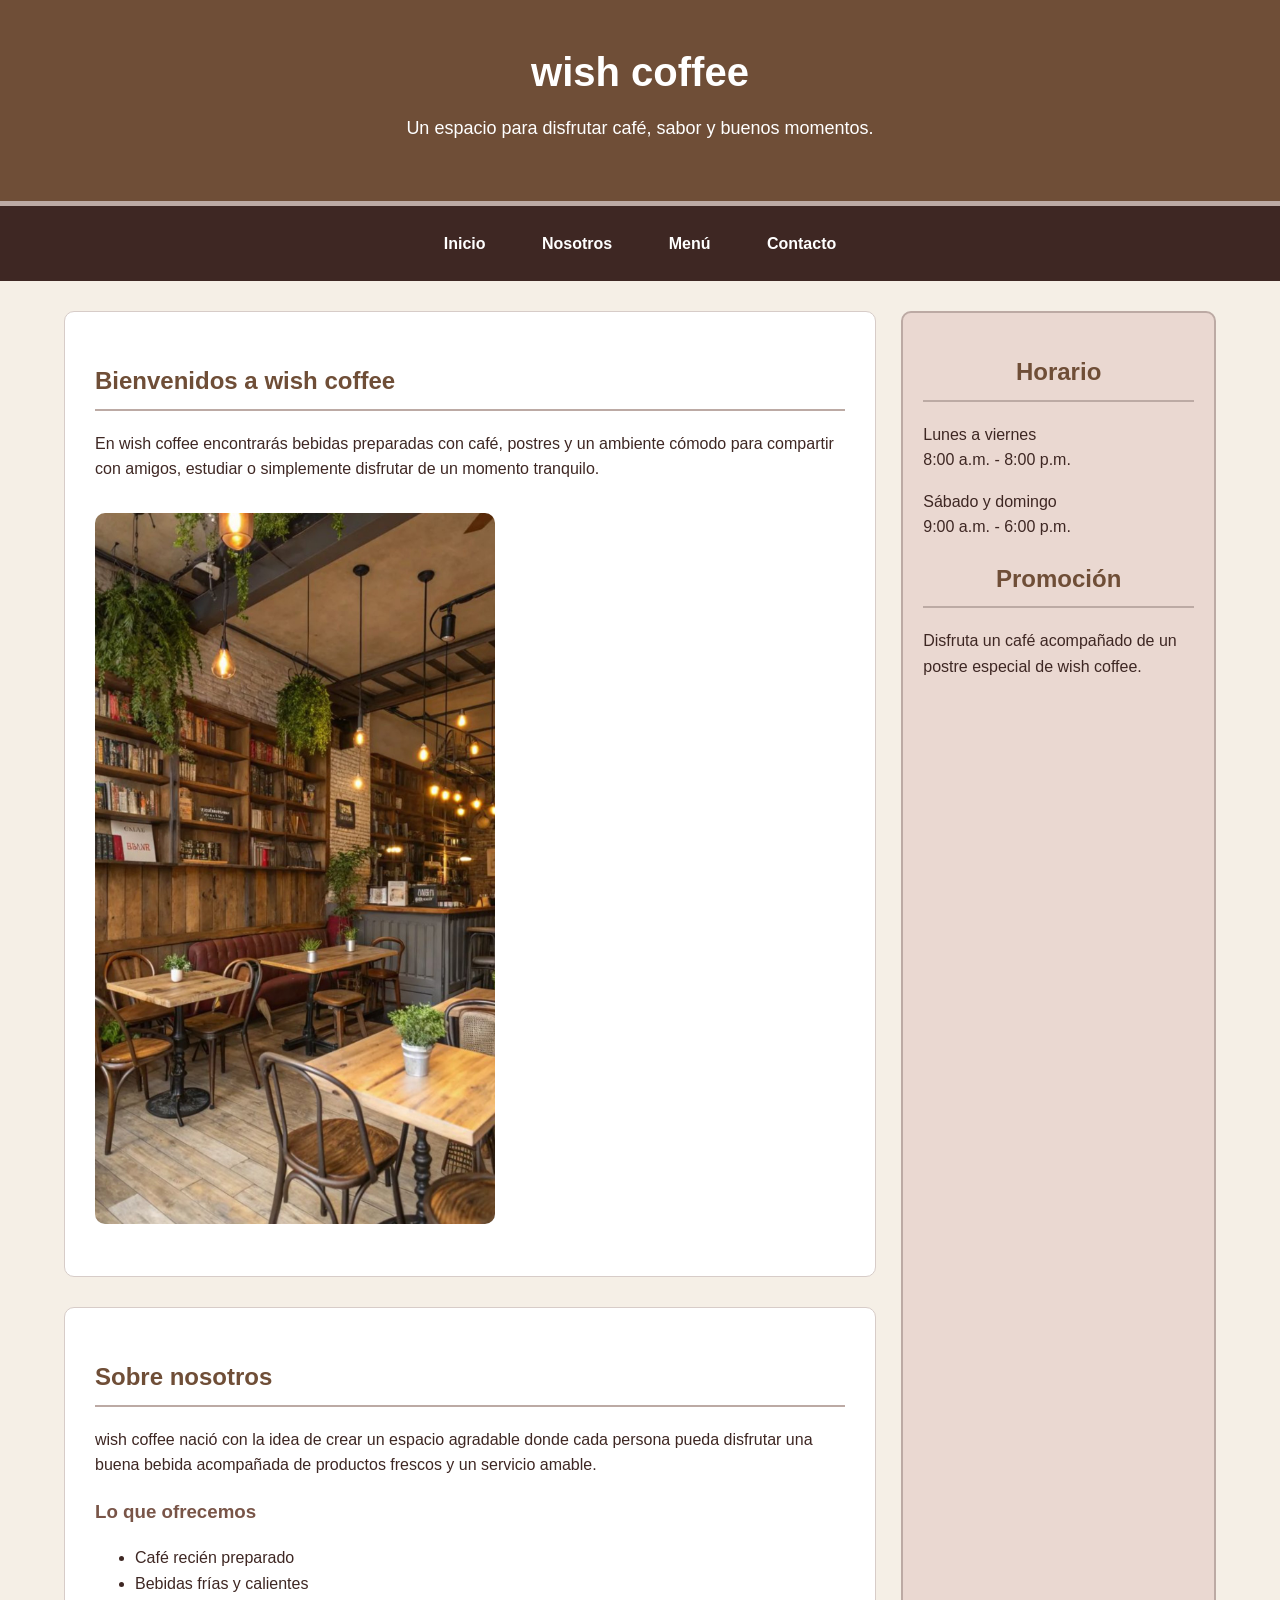
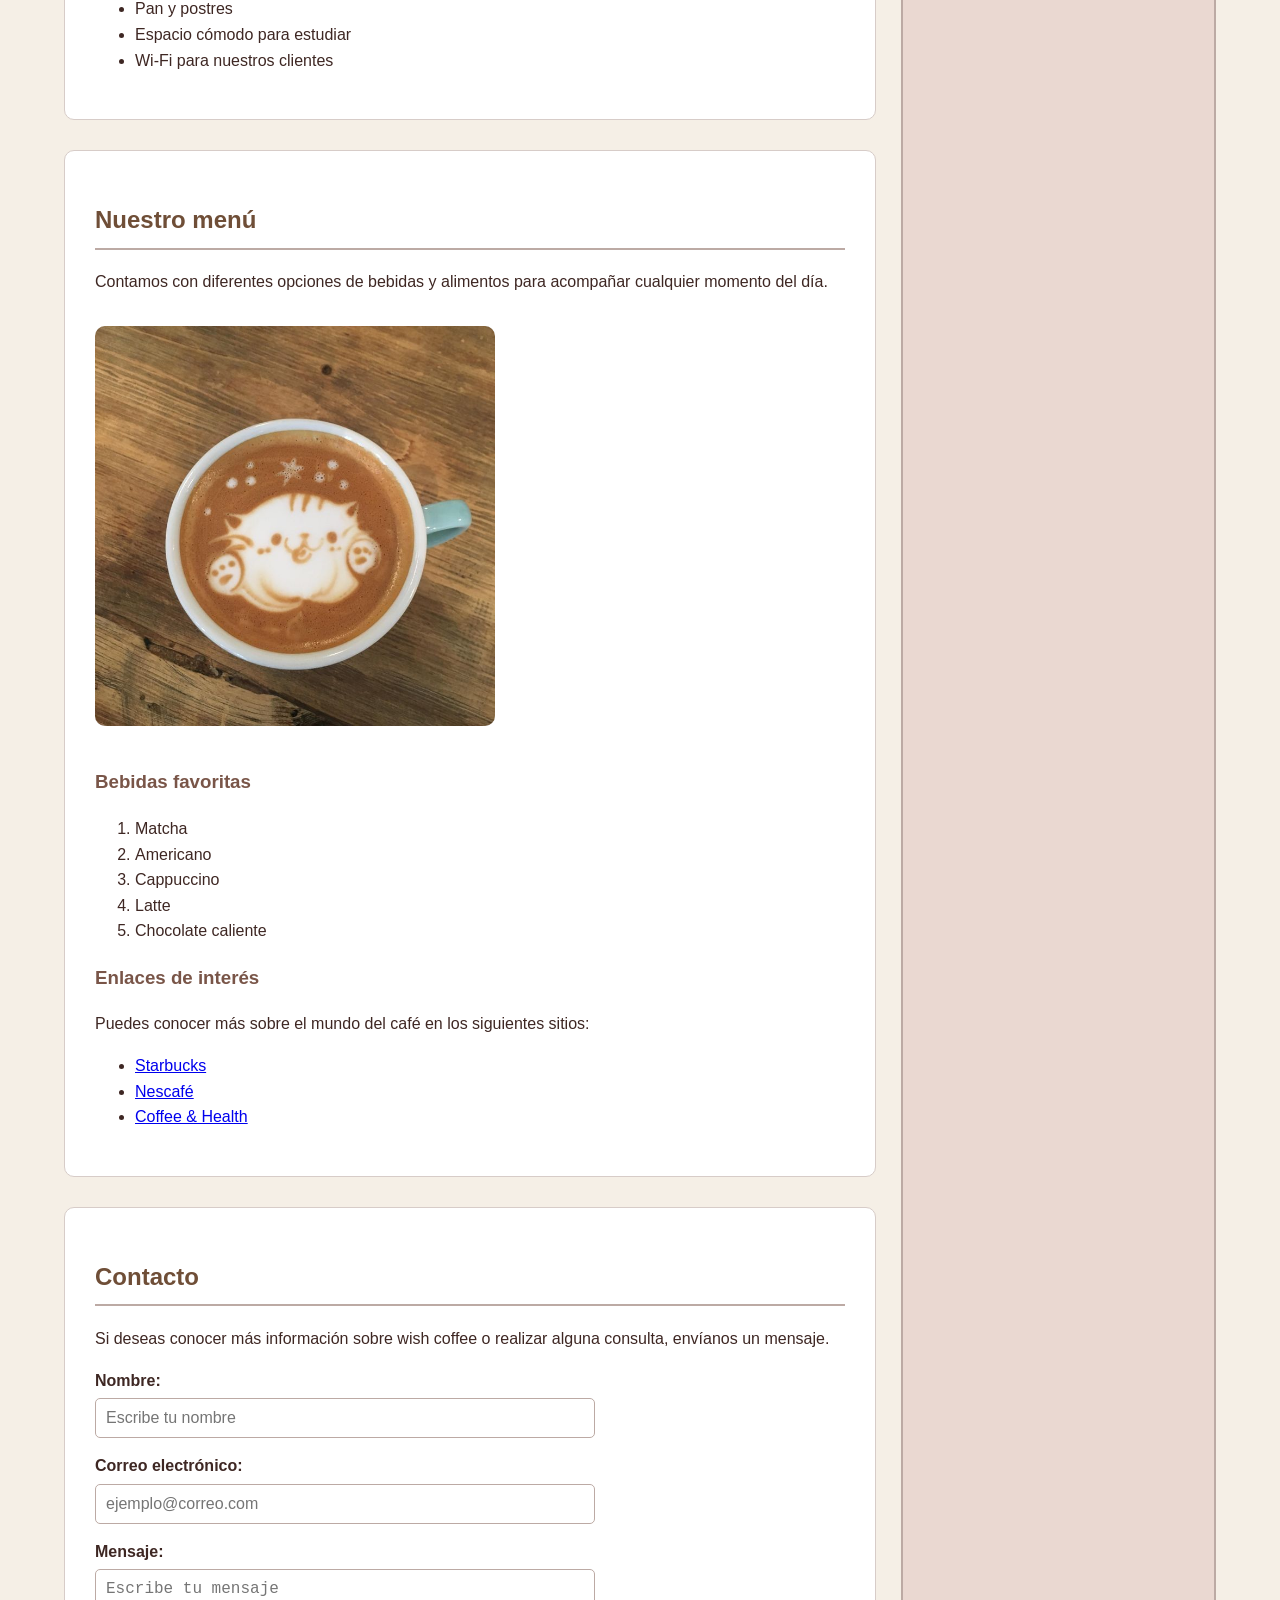
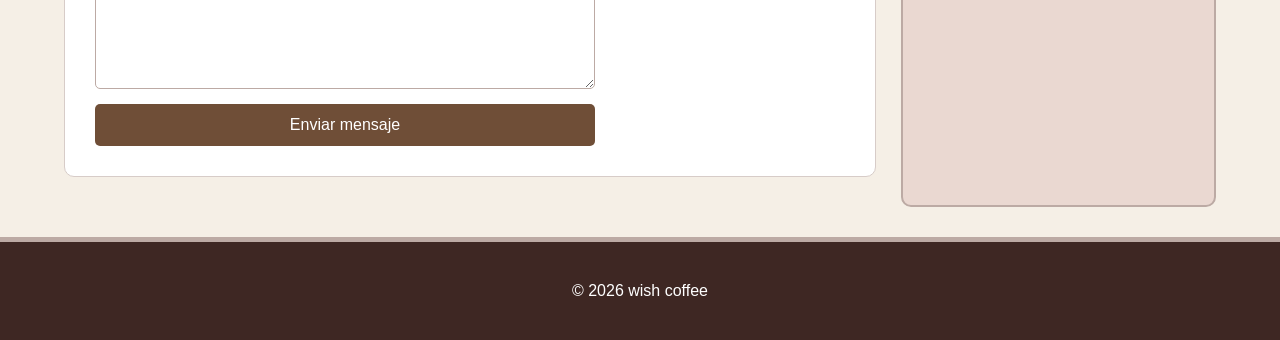
==== layout.html @ 427c8d6e "Agrega estilos CSS y barra lateral Se vincula layout.css, se agregan estilos, hover, favicon y organ" ====
<!DOCTYPE html>
<html lang="es">

<head>
    <meta charset="UTF-8">
    <meta name="viewport" content="width=device-width, initial-scale=1.0">

    <title>wish coffee</title>

    <!-- Favicon de la página -->
    <link rel="icon" href="img/favicon.png" type="image/png">

    <!-- Hoja de estilos externa -->
    <link rel="stylesheet" href="layout.css">
</head>

<body>

    <!-- ================= ENCABEZADO ================= -->
    <header>

        <h1>wish coffee</h1>

        <p>
            Un espacio para disfrutar café,
            sabor y buenos momentos.
        </p>

    </header>


    <!-- ================= MENÚ DE NAVEGACIÓN ================= -->
    <nav>

        <a href="#inicio">Inicio</a>
        <a href="#nosotros">Nosotros</a>
        <a href="#menu">Menú</a>
        <a href="#contacto">Contacto</a>

    </nav>


    <!-- ================= CONTENEDOR PRINCIPAL ================= -->
    <div class="contenedor">


        <!-- ================= CONTENIDO PRINCIPAL ================= -->
        <main>


            <!-- Sección de inicio -->
            <section id="inicio">

                <h2>Bienvenidos a wish coffee</h2>

                <p>
                    En wish coffee encontrarás bebidas preparadas con café,
                    postres y un ambiente cómodo para compartir con amigos,
                    estudiar o simplemente disfrutar de un momento tranquilo.
                </p>

                <img
                    src="img/cafeteria.jpg"
                    alt="Interior de wish coffee">

            </section>


            <!-- Sección sobre nosotros -->
            <section id="nosotros">

                <h2>Sobre nosotros</h2>

                <p>
                    wish coffee nació con la idea de crear un espacio
                    agradable donde cada persona pueda disfrutar una buena
                    bebida acompañada de productos frescos y un servicio amable.
                </p>

                <h3>Lo que ofrecemos</h3>

                <ul>
                    <li>Café recién preparado</li>
                    <li>Bebidas frías y calientes</li>
                    <li>Pan y postres</li>
                    <li>Espacio cómodo para estudiar</li>
                    <li>Wi-Fi para nuestros clientes</li>
                </ul>

            </section>


            <!-- Sección de menú -->
            <section id="menu">

                <h2>Nuestro menú</h2>

                <p>
                    Contamos con diferentes opciones de bebidas y alimentos
                    para acompañar cualquier momento del día.
                </p>

                <img
                    src="img/cafe.jpg"
                    alt="Taza de café de wish coffee">

                <h3>Bebidas favoritas</h3>

                <ol>
                    <li>Matcha</li>
                    <li>Americano</li>
                    <li>Cappuccino</li>
                    <li>Latte</li>
                    <li>Chocolate caliente</li>
                </ol>

                <h3>Enlaces de interés</h3>

                <p>
                    Puedes conocer más sobre el mundo del café
                    en los siguientes sitios:
                </p>

                <ul>

                    <li>
                        <a href="https://www.starbucks.com/" target="_blank">
                            Starbucks
                        </a>
                    </li>

                    <li>
                        <a href="https://www.nescafe.com/" target="_blank">
                            Nescafé
                        </a>
                    </li>

                    <li>
                        <a href="https://www.coffeeandhealth.org/" target="_blank">
                            Coffee & Health
                        </a>
                    </li>

                </ul>

            </section>


            <!-- ================= CONTACTO ================= -->
            <section id="contacto">

                <h2>Contacto</h2>

                <p>
                    Si deseas conocer más información sobre wish coffee
                    o realizar alguna consulta, envíanos un mensaje.
                </p>

                <form>

                    <label for="nombre">Nombre:</label>

                    <input
                        type="text"
                        id="nombre"
                        name="nombre"
                        placeholder="Escribe tu nombre"
                        required>


                    <label for="correo">Correo electrónico:</label>

                    <input
                        type="email"
                        id="correo"
                        name="correo"
                        placeholder="ejemplo@correo.com"
                        required>


                    <label for="mensaje">Mensaje:</label>

                    <textarea
                        id="mensaje"
                        name="mensaje"
                        placeholder="Escribe tu mensaje"
                        required></textarea>


                    <button type="submit">
                        Enviar mensaje
                    </button>

                </form>

            </section>

        </main>


        <!-- ================= BARRA LATERAL ================= -->
        <aside>

            <h2>Horario</h2>

            <p>
                Lunes a viernes<br>
                8:00 a.m. - 8:00 p.m.
            </p>

            <p>
                Sábado y domingo<br>
                9:00 a.m. - 6:00 p.m.
            </p>

            <h2>Promoción</h2>

            <p>
                Disfruta un café acompañado de un postre
                especial de wish coffee.
            </p>

        </aside>

    </div>


    <!-- ================= PIE DE PÁGINA ================= -->
    <footer>

        <p>
            &copy; 2026 wish coffee
        </p>

    </footer>

</body>

</html>
---- layout.css ----
/* =========================================
   ESTILOS GENERALES
   ========================================= */

* {
    box-sizing: border-box;
}

body {
    font-family: Arial, Helvetica, sans-serif;
    margin: 0;
    background-color: #f5efe6;
    color: #3e2723;
    line-height: 1.6;
}


/* =========================================
   ENCABEZADO
   ========================================= */

header {
    background-color: #6f4e37;
    color: white;
    text-align: center;
    padding: 40px 20px;
    border-bottom: 5px solid #bcaaa4;
}

header h1 {
    font-size: 40px;
    margin: 0;
}

header p {
    font-size: 18px;
    margin-top: 10px;
}


/* =========================================
   MENÚ DE NAVEGACIÓN
   ========================================= */

nav {
    background-color: #3e2723;
    text-align: center;
    padding: 15px;
}

nav a {
    display: inline-block;
    color: white;
    text-decoration: none;
    margin: 0 10px;
    padding: 10px 16px;
    font-weight: bold;
    border-radius: 6px;
}

/* Efecto visual al pasar el cursor */
nav a:hover {
    background-color: #d7ccc8;
    color: #3e2723;
}


/* =========================================
   CONTENEDOR PRINCIPAL
   ========================================= */

.contenedor {
    display: flex;
    width: 90%;
    max-width: 1200px;
    margin: 30px auto;
    gap: 25px;
}


/* =========================================
   CONTENIDO PRINCIPAL
   ========================================= */

main {
    flex: 3;
}

section {
    background-color: white;
    margin-bottom: 30px;
    padding: 30px;
    border: 1px solid #d7ccc8;
    border-radius: 10px;
}

h2 {
    color: #6f4e37;
    border-bottom: 2px solid #bcaaa4;
    padding-bottom: 8px;
}

h3 {
    color: #795548;
}

img {
    width: 400px;
    max-width: 100%;
    height: auto;
    border-radius: 10px;
    margin-top: 15px;
    margin-bottom: 15px;
}


/* =========================================
   FORMULARIO DE CONTACTO
   ========================================= */

form {
    display: flex;
    flex-direction: column;
    max-width: 500px;
}

label {
    margin-bottom: 5px;
    font-weight: bold;
}

input,
textarea {
    margin-bottom: 15px;
    padding: 10px;
    font-size: 16px;
    border: 1px solid #bcaaa4;
    border-radius: 5px;
}

textarea {
    min-height: 120px;
}

button {
    background-color: #6f4e37;
    color: white;
    border: none;
    padding: 12px;
    font-size: 16px;
    cursor: pointer;
    border-radius: 5px;
}

button:hover {
    background-color: #4e342e;
}


/* =========================================
   BARRA LATERAL
   ========================================= */

aside {
    flex: 1;
    background-color: #ead8d1;
    padding: 20px;
    border: 2px solid #bcaaa4;
    border-radius: 10px;
}

aside h2 {
    text-align: center;
}


/* =========================================
   PIE DE PÁGINA
   ========================================= */

footer {
    background-color: #3e2723;
    color: white;
    text-align: center;
    padding: 20px;
    margin-top: 30px;
    border-top: 5px solid #bcaaa4;
}


/* =========================================
   DISEÑO PARA PANTALLAS PEQUEÑAS
   ========================================= */

@media (max-width: 768px) {

    .contenedor {
        flex-direction: column;
    }

    nav a {
        display: block;
        margin: 5px 0;
    }
}
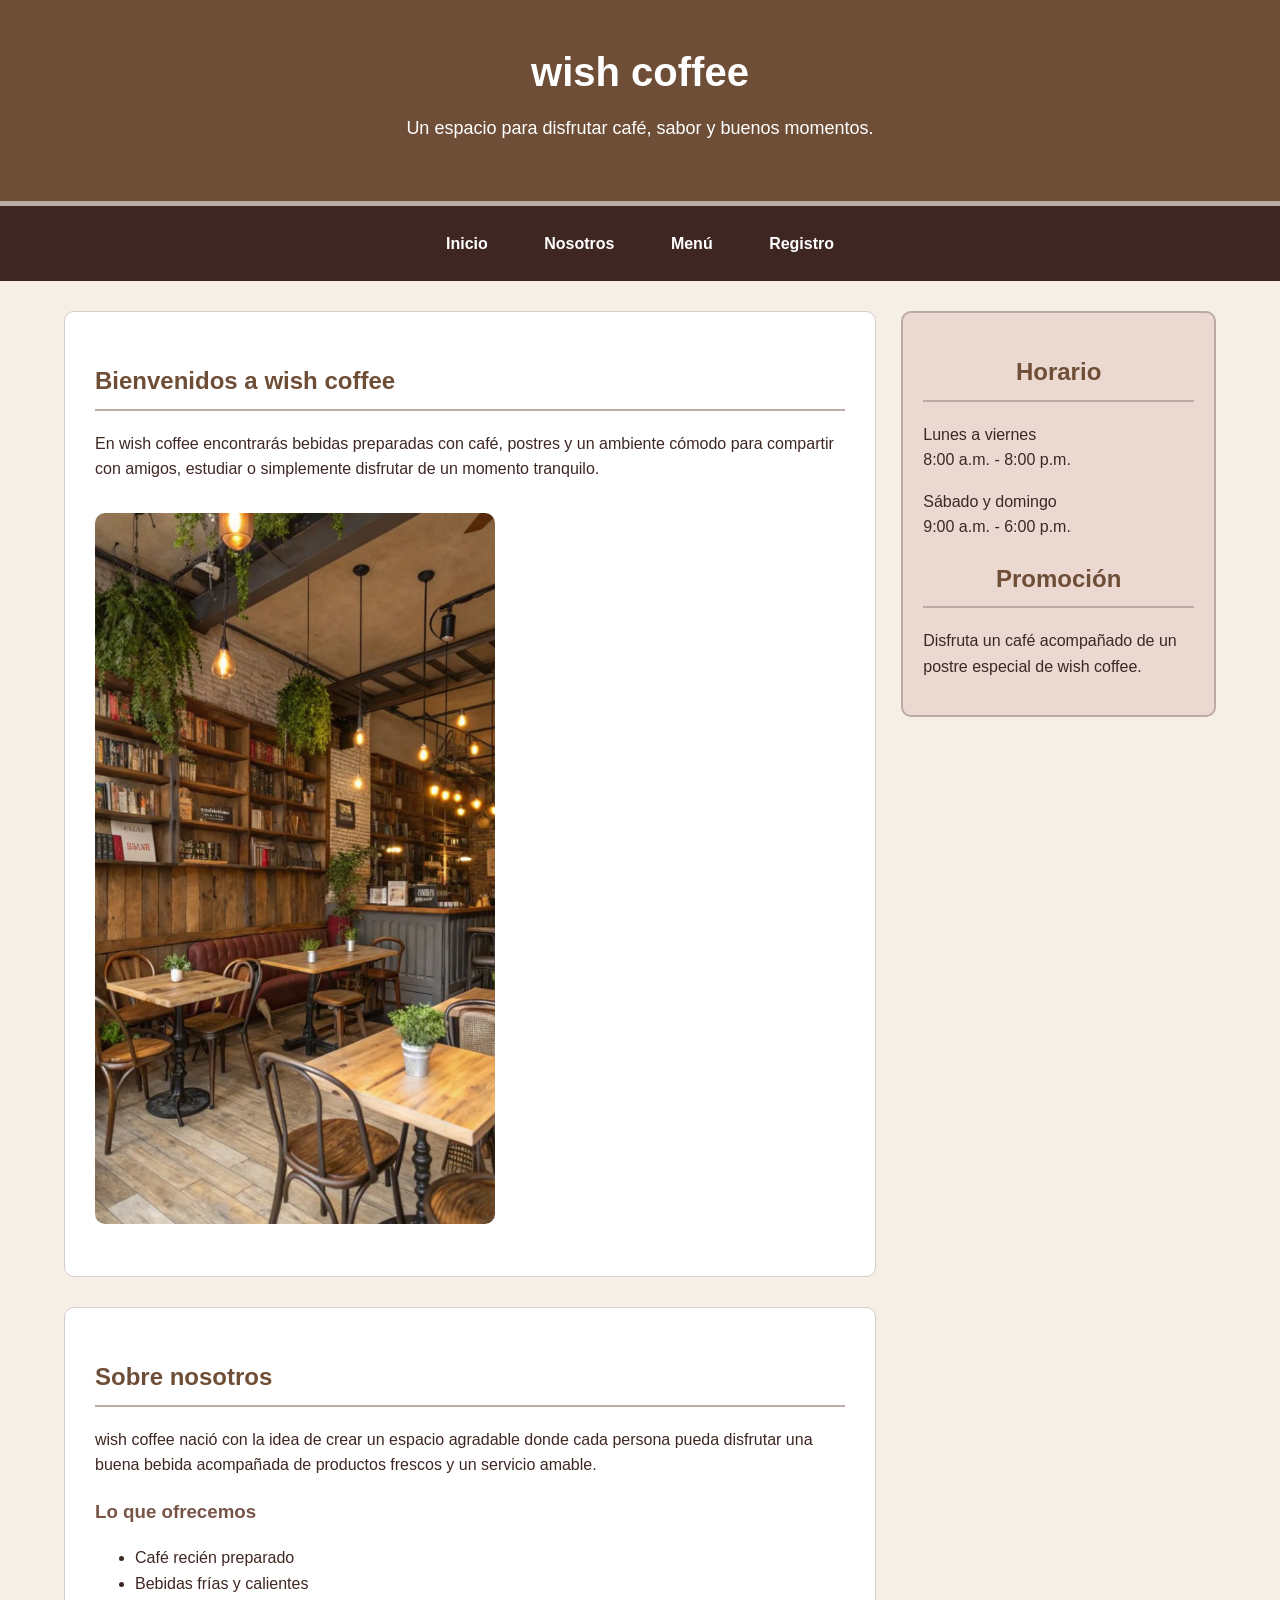
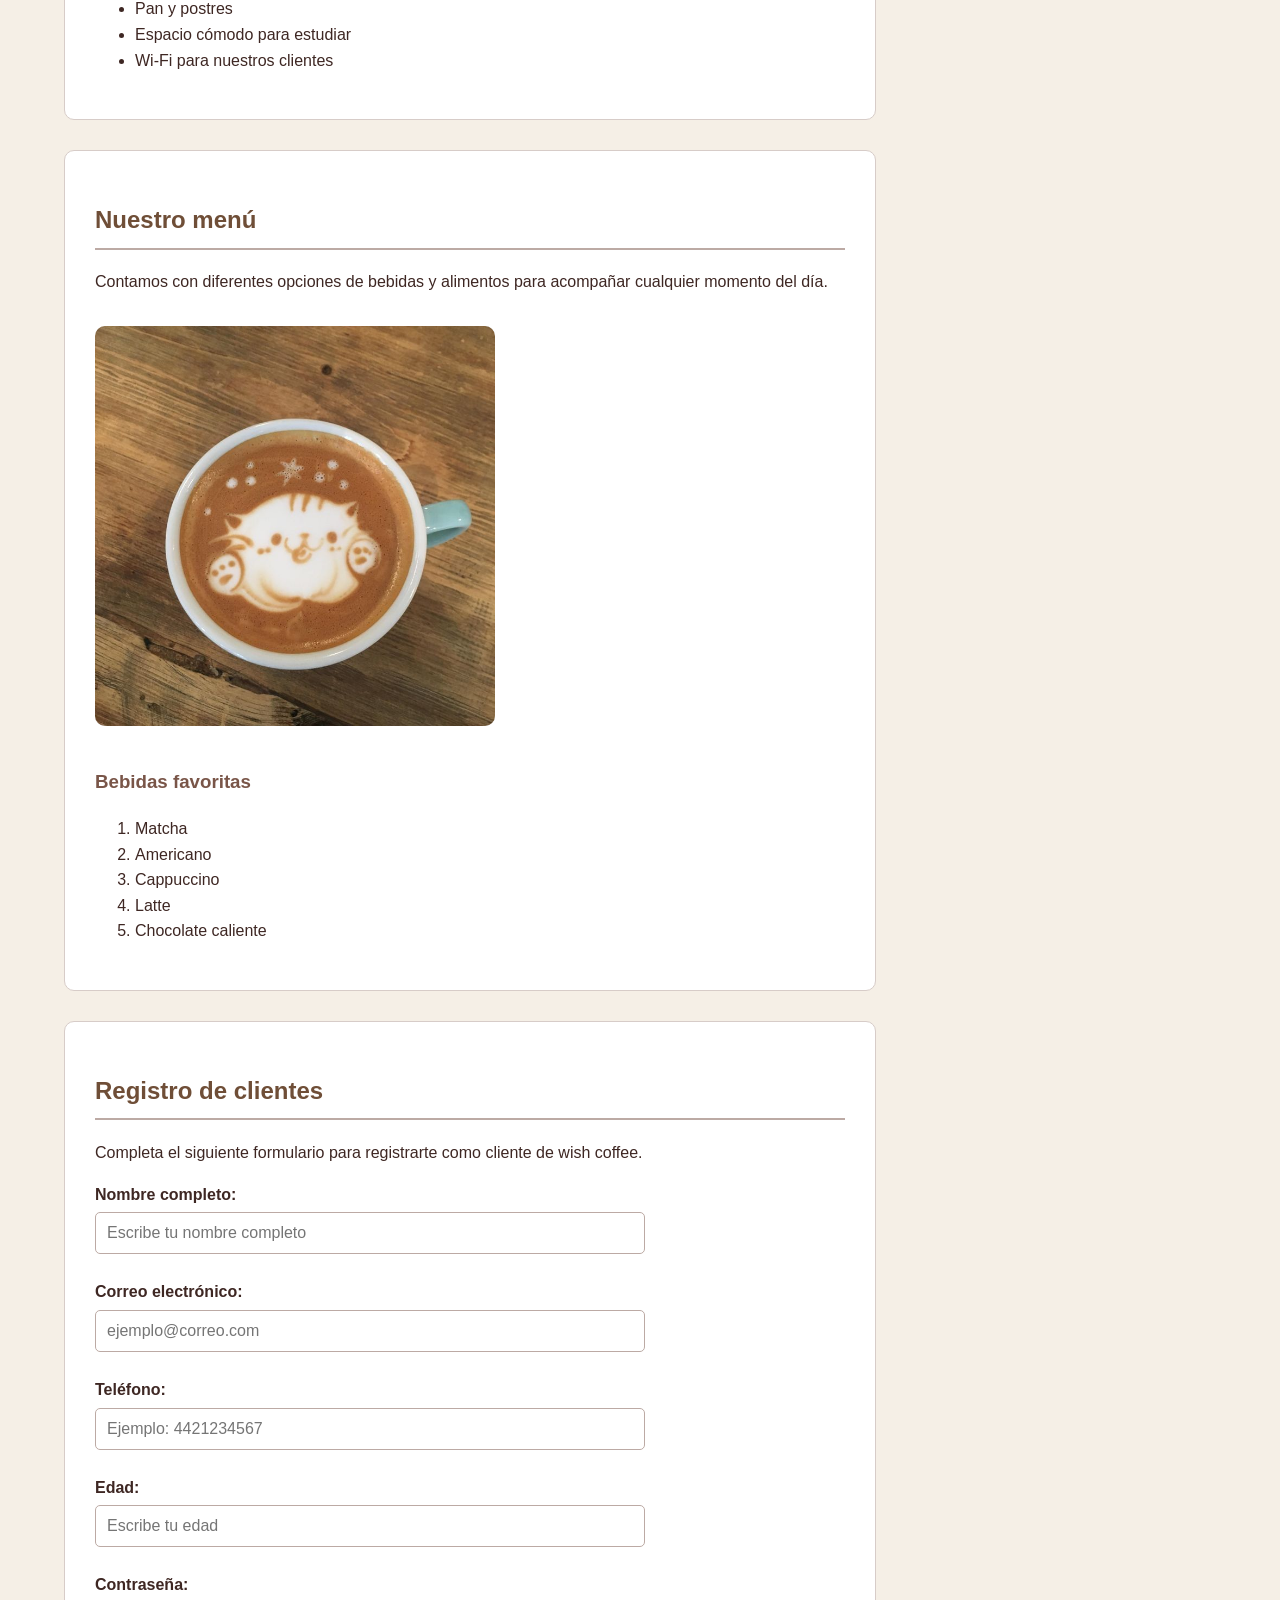
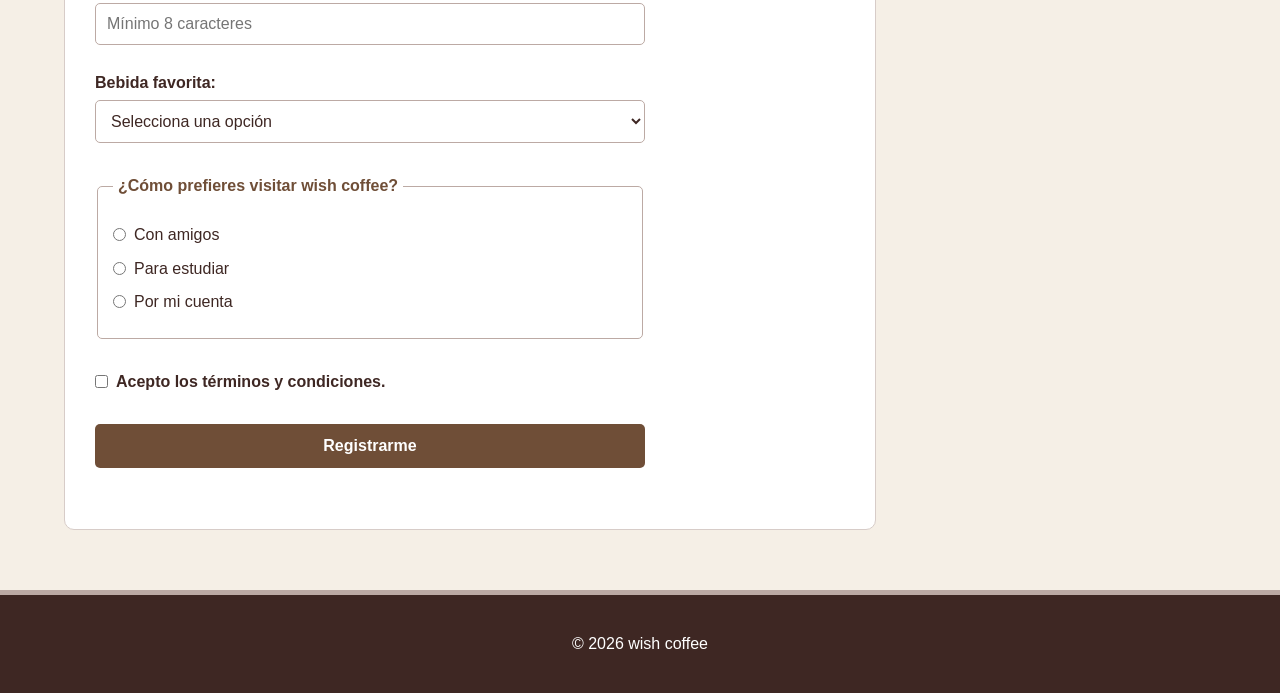
==== commit dc4a577a: "Actividad 6 - Formulario interactivo Se agregó formulario con validaciones mediante JavaScript." ====
--- a/layout.html
+++ b/layout.html
@@ -35,7 +35,7 @@
         <a href="#inicio">Inicio</a>
         <a href="#nosotros">Nosotros</a>
         <a href="#menu">Menú</a>
-        <a href="#contacto">Contacto</a>
+        <a href="#registro">Registro</a>
 
     </nav>
 
@@ -48,7 +48,7 @@
         <main>
 
 
-            <!-- Sección de inicio -->
+            <!-- ================= INICIO ================= -->
             <section id="inicio">
 
                 <h2>Bienvenidos a wish coffee</h2>
@@ -66,7 +66,7 @@
             </section>
 
 
-            <!-- Sección sobre nosotros -->
+            <!-- ================= NOSOTROS ================= -->
             <section id="nosotros">
 
                 <h2>Sobre nosotros</h2>
@@ -90,7 +90,7 @@
             </section>
 
 
-            <!-- Sección de menú -->
+            <!-- ================= MENÚ ================= -->
             <section id="menu">
 
                 <h2>Nuestro menú</h2>
@@ -114,82 +114,231 @@
                     <li>Chocolate caliente</li>
                 </ol>
 
-                <h3>Enlaces de interés</h3>
+            </section>
+
+
+            <!-- ================= FORMULARIO DE REGISTRO ================= -->
+            <section id="registro">
+
+                <h2>Registro de clientes</h2>
 
                 <p>
-                    Puedes conocer más sobre el mundo del café
-                    en los siguientes sitios:
+                    Completa el siguiente formulario para registrarte
+                    como cliente de wish coffee.
                 </p>
 
-                <ul>
-
-                    <li>
-                        <a href="https://www.starbucks.com/" target="_blank">
-                            Starbucks
-                        </a>
-                    </li>
-
-                    <li>
-                        <a href="https://www.nescafe.com/" target="_blank">
-                            Nescafé
-                        </a>
-                    </li>
-
-                    <li>
-                        <a href="https://www.coffeeandhealth.org/" target="_blank">
-                            Coffee & Health
-                        </a>
-                    </li>
-
-                </ul>
-
-            </section>
-
-
-            <!-- ================= CONTACTO ================= -->
-            <section id="contacto">
-
-                <h2>Contacto</h2>
-
-                <p>
-                    Si deseas conocer más información sobre wish coffee
-                    o realizar alguna consulta, envíanos un mensaje.
-                </p>
-
-                <form>
-
-                    <label for="nombre">Nombre:</label>
+
+                <!-- novalidate permite mostrar nuestras validaciones
+                     personalizadas mediante JavaScript -->
+                <form id="formulario" novalidate>
+
+
+                    <!-- ================= NOMBRE ================= -->
+                    <label for="nombre">
+                        Nombre completo:
+                    </label>
 
                     <input
                         type="text"
                         id="nombre"
                         name="nombre"
-                        placeholder="Escribe tu nombre"
-                        required>
-
-
-                    <label for="correo">Correo electrónico:</label>
+                        placeholder="Escribe tu nombre completo">
+
+                    <small
+                        class="error"
+                        id="errorNombre">
+                    </small>
+
+
+                    <!-- ================= CORREO ================= -->
+                    <label for="correo">
+                        Correo electrónico:
+                    </label>
 
                     <input
                         type="email"
                         id="correo"
                         name="correo"
-                        placeholder="ejemplo@correo.com"
-                        required>
-
-
-                    <label for="mensaje">Mensaje:</label>
-
-                    <textarea
-                        id="mensaje"
-                        name="mensaje"
-                        placeholder="Escribe tu mensaje"
-                        required></textarea>
-
-
+                        placeholder="ejemplo@correo.com">
+
+                    <small
+                        class="error"
+                        id="errorCorreo">
+                    </small>
+
+
+                    <!-- ================= TELÉFONO ================= -->
+                    <label for="telefono">
+                        Teléfono:
+                    </label>
+
+                    <input
+                        type="tel"
+                        id="telefono"
+                        name="telefono"
+                        inputmode="numeric"
+                        maxlength="10"
+                        placeholder="Ejemplo: 4421234567">
+
+                    <small
+                        class="error"
+                        id="errorTelefono">
+                    </small>
+
+
+                    <!-- ================= EDAD ================= -->
+                    <label for="edad">
+                        Edad:
+                    </label>
+
+                    <input
+                        type="number"
+                        id="edad"
+                        name="edad"
+                        min="1"
+                        max="120"
+                        placeholder="Escribe tu edad">
+
+                    <small
+                        class="error"
+                        id="errorEdad">
+                    </small>
+
+
+                    <!-- ================= CONTRASEÑA ================= -->
+                    <label for="contrasena">
+                        Contraseña:
+                    </label>
+
+                    <input
+                        type="password"
+                        id="contrasena"
+                        name="contrasena"
+                        placeholder="Mínimo 8 caracteres">
+
+                    <small
+                        class="error"
+                        id="errorContrasena">
+                    </small>
+
+
+                    <!-- ================= BEBIDA FAVORITA ================= -->
+                    <label for="bebida">
+                        Bebida favorita:
+                    </label>
+
+                    <select
+                        id="bebida"
+                        name="bebida">
+
+                        <option value="">
+                            Selecciona una opción
+                        </option>
+
+                        <option value="matcha">
+                            Matcha
+                        </option>
+
+                        <option value="americano">
+                            Americano
+                        </option>
+
+                        <option value="cappuccino">
+                            Cappuccino
+                        </option>
+
+                        <option value="latte">
+                            Latte
+                        </option>
+
+                        <option value="chocolate">
+                            Chocolate caliente
+                        </option>
+
+                    </select>
+
+                    <small
+                        class="error"
+                        id="errorBebida">
+                    </small>
+
+
+                    <!-- ================= BOTONES RADIO ================= -->
+                    <fieldset id="grupoVisita">
+
+                        <legend>
+                            ¿Cómo prefieres visitar wish coffee?
+                        </legend>
+
+                        <label class="opcion">
+
+                            <input
+                                type="radio"
+                                name="visita"
+                                value="amigos">
+
+                            Con amigos
+
+                        </label>
+
+                        <label class="opcion">
+
+                            <input
+                                type="radio"
+                                name="visita"
+                                value="estudiar">
+
+                            Para estudiar
+
+                        </label>
+
+                        <label class="opcion">
+
+                            <input
+                                type="radio"
+                                name="visita"
+                                value="solo">
+
+                            Por mi cuenta
+
+                        </label>
+
+                    </fieldset>
+
+                    <small
+                        class="error"
+                        id="errorVisita">
+                    </small>
+
+
+                    <!-- ================= CHECKBOX ================= -->
+                    <label class="checkbox">
+
+                        <input
+                            type="checkbox"
+                            id="terminos"
+                            name="terminos">
+
+                        <span>
+                            Acepto los términos y condiciones.
+                        </span>
+
+                    </label>
+
+                    <small
+                        class="error"
+                        id="errorTerminos">
+                    </small>
+
+
+                    <!-- ================= BOTÓN ================= -->
                     <button type="submit">
-                        Enviar mensaje
+                        Registrarme
                     </button>
+
+
+                    <!-- Mensaje mostrado cuando todos los datos son válidos -->
+                    <p id="mensajeExito"></p>
 
                 </form>
 
@@ -213,6 +362,7 @@
                 9:00 a.m. - 6:00 p.m.
             </p>
 
+
             <h2>Promoción</h2>
 
             <p>
@@ -234,6 +384,11 @@
 
     </footer>
 
+
+    <!-- ================= JAVASCRIPT ================= -->
+    <!-- Archivo externo encargado de validar el formulario -->
+    <script src="validacion.js"></script>
+
 </body>
 
 </html>
--- a/layout.css
+++ b/layout.css
@@ -58,7 +58,7 @@
     border-radius: 6px;
 }
 
-/* Efecto visual al pasar el cursor */
+/* Efecto al pasar el cursor sobre el menú */
 nav a:hover {
     background-color: #d7ccc8;
     color: #3e2723;
@@ -75,6 +75,7 @@
     max-width: 1200px;
     margin: 30px auto;
     gap: 25px;
+    align-items: flex-start;
 }
 
 
@@ -103,6 +104,11 @@
 h3 {
     color: #795548;
 }
+
+
+/* =========================================
+   IMÁGENES
+   ========================================= */
 
 img {
     width: 400px;
@@ -115,13 +121,13 @@
 
 
 /* =========================================
-   FORMULARIO DE CONTACTO
+   FORMULARIO DE REGISTRO
    ========================================= */
 
 form {
     display: flex;
     flex-direction: column;
-    max-width: 500px;
+    max-width: 550px;
 }
 
 label {
@@ -129,31 +135,145 @@
     font-weight: bold;
 }
 
+
+/* Campos principales del formulario */
 input,
-textarea {
-    margin-bottom: 15px;
-    padding: 10px;
+select {
+    width: 100%;
+    padding: 11px;
     font-size: 16px;
+    color: #3e2723;
+    background-color: white;
     border: 1px solid #bcaaa4;
     border-radius: 5px;
-}
-
-textarea {
-    min-height: 120px;
-}
+    margin-bottom: 15px;
+}
+
+
+/* Efecto al seleccionar un campo */
+input:focus,
+select:focus {
+    outline: none;
+    border: 2px solid #6f4e37;
+}
+
+
+/* =========================================
+   BOTONES DE OPCIÓN
+   ========================================= */
+
+fieldset {
+    margin-top: 5px;
+    margin-bottom: 15px;
+    padding: 15px;
+    border: 1px solid #bcaaa4;
+    border-radius: 5px;
+}
+
+legend {
+    color: #6f4e37;
+    font-weight: bold;
+    padding: 0 5px;
+}
+
+fieldset .opcion {
+    display: flex;
+    align-items: center;
+    gap: 8px;
+    margin: 8px 0;
+    font-weight: normal;
+}
+
+fieldset .opcion input {
+    width: auto;
+    margin: 0;
+}
+
+
+/* =========================================
+   CHECKBOX
+   ========================================= */
+
+.checkbox {
+    display: flex;
+    align-items: center;
+    gap: 8px;
+    margin-top: 5px;
+    margin-bottom: 10px;
+}
+
+.checkbox input {
+    width: auto;
+    margin: 0;
+}
+
+
+/* =========================================
+   BOTÓN DEL FORMULARIO
+   ========================================= */
 
 button {
     background-color: #6f4e37;
     color: white;
     border: none;
-    padding: 12px;
+    padding: 13px;
     font-size: 16px;
+    font-weight: bold;
     cursor: pointer;
     border-radius: 5px;
+    margin-top: 10px;
 }
 
 button:hover {
     background-color: #4e342e;
+}
+
+
+/* =========================================
+   MENSAJES DE VALIDACIÓN
+   ========================================= */
+
+/* Texto de los errores */
+.error {
+    display: block;
+    color: #d32f2f;
+    font-size: 14px;
+    font-weight: bold;
+    margin-top: -10px;
+    margin-bottom: 15px;
+    min-height: 5px;
+}
+
+
+/* Campo que contiene información incorrecta */
+.campo-error {
+    border: 2px solid #d32f2f;
+    background-color: #fff5f5;
+}
+
+
+/* Mantiene rojo el borde de un campo incorrecto
+   aunque el usuario lo tenga seleccionado */
+input.campo-error:focus,
+select.campo-error:focus {
+    border-color: #d32f2f;
+}
+
+
+/* Grupo de botones radio con error */
+.grupo-error {
+    border: 2px solid #d32f2f;
+    background-color: #fff5f5;
+}
+
+
+/* Mensaje mostrado cuando el registro es correcto */
+#mensajeExito {
+    color: #2e7d32;
+    font-size: 16px;
+    font-weight: bold;
+    text-align: center;
+    margin-top: 15px;
 }
 
 
@@ -202,4 +322,12 @@
         display: block;
         margin: 5px 0;
     }
+
+    aside {
+        width: 100%;
+    }
+
+    form {
+        max-width: 100%;
+    }
 }
